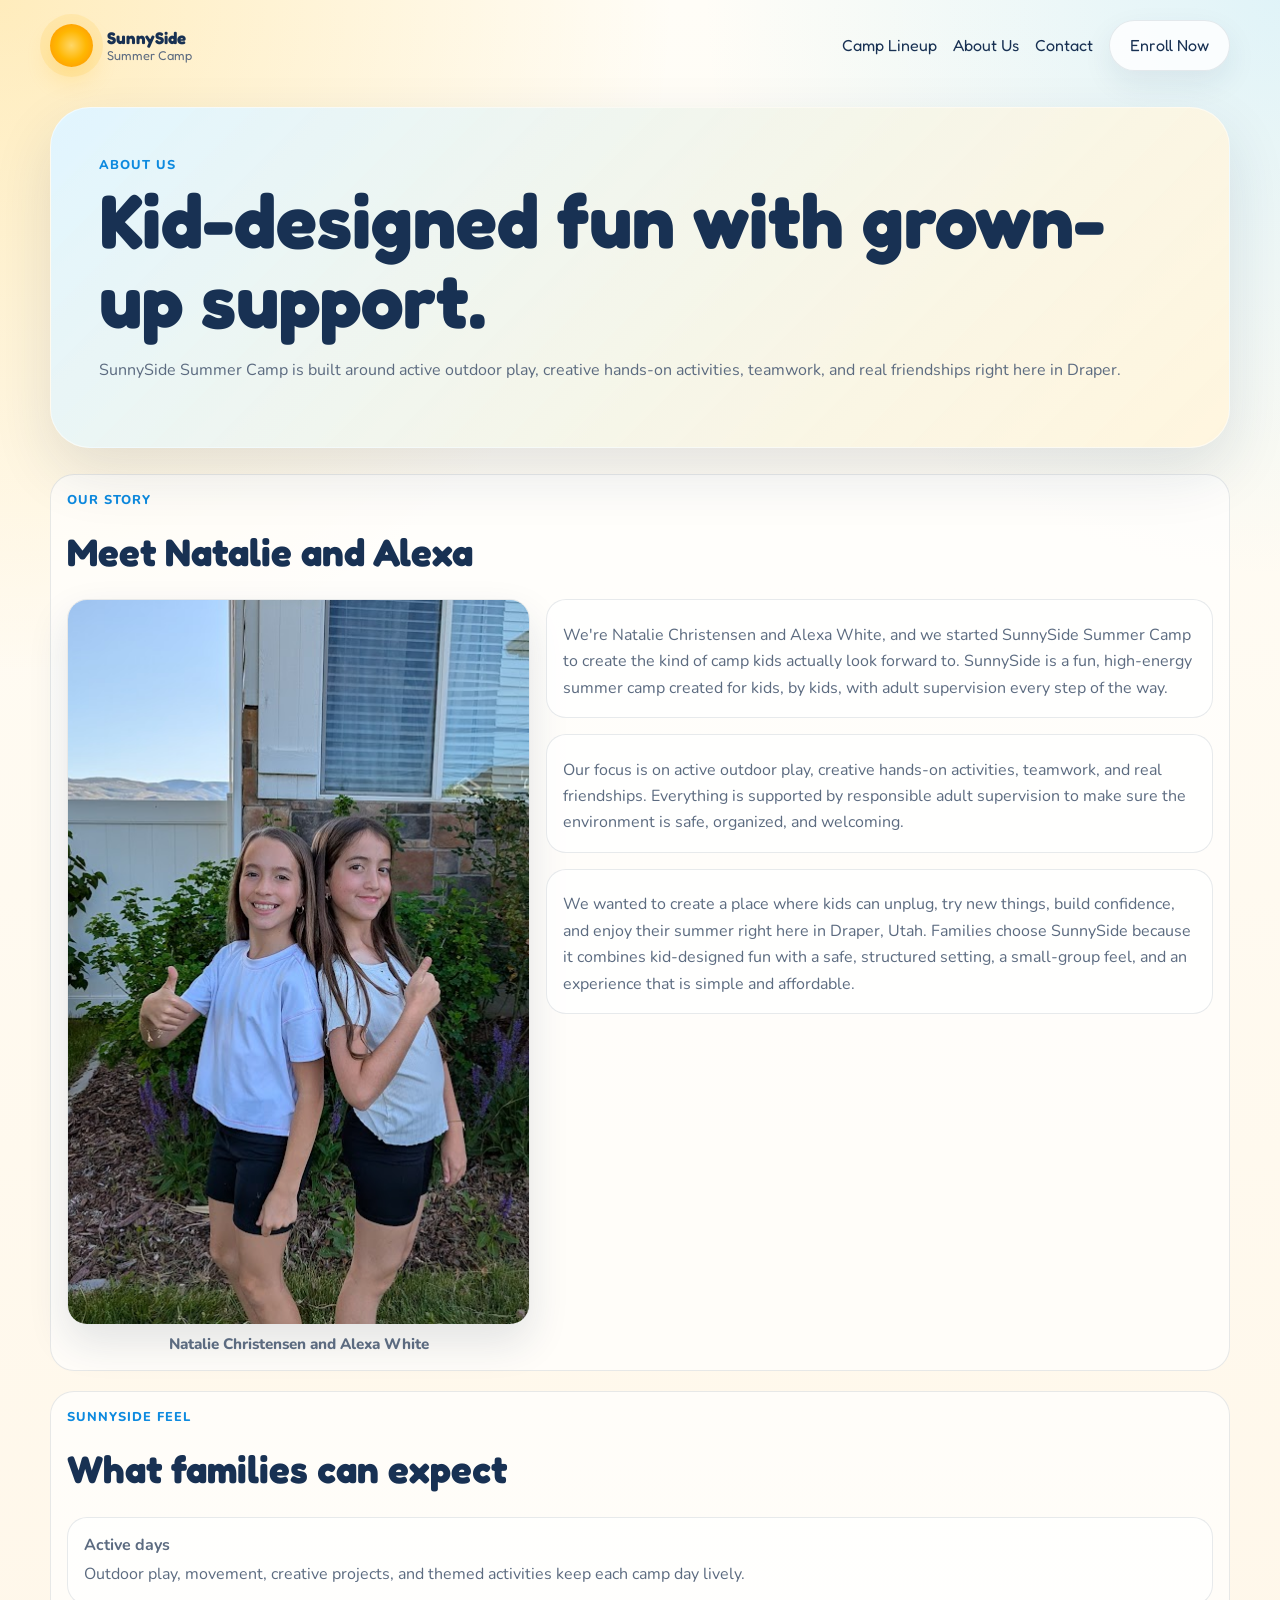
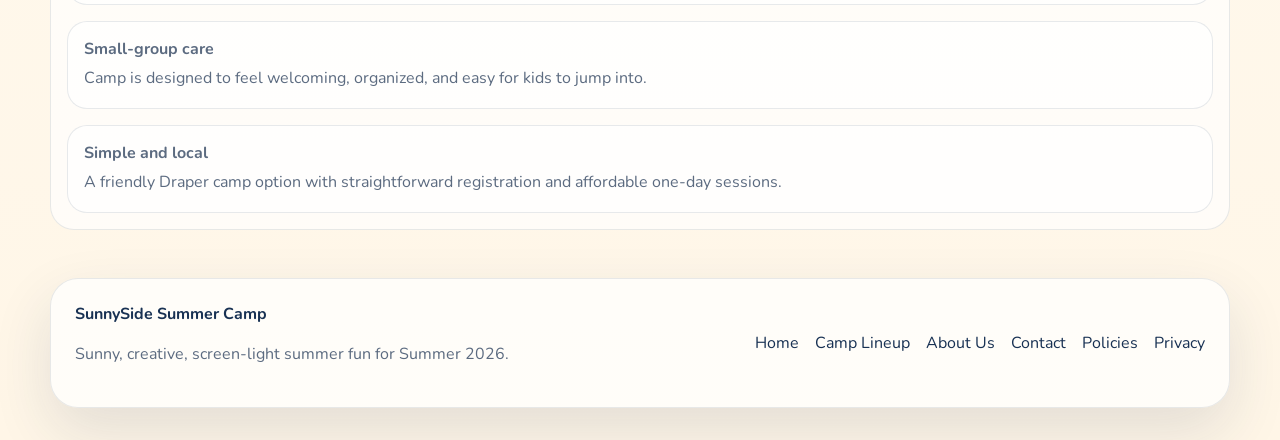
==== about.html @ 6d841f15 "Croped image to fit better" ====
<!DOCTYPE html>
<html lang="en">
<head>
  <meta charset="UTF-8">
  <meta name="viewport" content="width=device-width, initial-scale=1.0">
  <title>About Us | SunnySide Summer Camp</title>
  <meta
    name="description"
    content="Meet Natalie Christensen and Alexa White, the creators of SunnySide Summer Camp in Draper, Utah."
  >
  <link rel="preconnect" href="https://fonts.googleapis.com">
  <link rel="preconnect" href="https://fonts.gstatic.com" crossorigin>
  <link
    href="https://fonts.googleapis.com/css2?family=Fredoka:wght@400;500;600;700&family=Nunito:wght@400;600;700;800&display=swap"
    rel="stylesheet"
  >
  <script src="scripts/asset-loader.js" data-assets="styles"></script>
</head>
<body>
  <div class="page-shell">
    <header class="site-header">
      <a class="brand" href="index.html">
        <span class="brand-mark" aria-hidden="true"></span>
        <span>
          <strong>SunnySide</strong>
          <small>Summer Camp</small>
        </span>
      </a>
      <nav class="site-nav">
        <a href="index.html#lineup">Camp Lineup</a>
        <a href="about.html">About Us</a>
        <a href="contact.html">Contact</a>
        <a class="button button-secondary" href="checkout.html">Enroll Now</a>
      </nav>
    </header>

    <main>
      <section class="checkout-hero">
        <div>
          <p class="eyebrow">About Us</p>
          <h1>Kid-designed fun with grown-up support.</h1>
          <p class="hero-text">
            SunnySide Summer Camp is built around active outdoor play, creative
            hands-on activities, teamwork, and real friendships right here in Draper.
          </p>
        </div>
      </section>

      <section class="legal-layout">
        <article class="legal-card">
          <p class="eyebrow">Our Story</p>
          <h2>Meet Natalie and Alexa</h2>
          <div class="about-story-grid">
            <figure class="about-founder-photo">
              <img
                src="pictures/about-natalie-alexa.png?v=2026-05-10-1"
                width="581"
                height="726"
                alt="Natalie Christensen and Alexa White smiling outside"
                loading="lazy"
                decoding="async"
              >
              <figcaption>Natalie Christensen and Alexa White</figcaption>
            </figure>
            <div class="policy-list">
              <article>
                <p>
                  We're Natalie Christensen and Alexa White, and we started SunnySide
                  Summer Camp to create the kind of camp kids actually look forward to.
                  SunnySide is a fun, high-energy summer camp created for kids, by kids,
                  with adult supervision every step of the way.
                </p>
              </article>
              <article>
                <p>
                  Our focus is on active outdoor play, creative hands-on activities,
                  teamwork, and real friendships. Everything is supported by responsible
                  adult supervision to make sure the environment is safe, organized, and
                  welcoming.
                </p>
              </article>
              <article>
                <p>
                  We wanted to create a place where kids can unplug, try new things,
                  build confidence, and enjoy their summer right here in Draper, Utah.
                  Families choose SunnySide because it combines kid-designed fun with a
                  safe, structured setting, a small-group feel, and an experience that is
                  simple and affordable.
                </p>
              </article>
            </div>
          </div>
        </article>

        <article class="contact-card">
          <p class="eyebrow">SunnySide Feel</p>
          <h2>What families can expect</h2>
          <div class="contact-list">
            <article>
              <strong>Active days</strong>
              <p>Outdoor play, movement, creative projects, and themed activities keep each camp day lively.</p>
            </article>
            <article>
              <strong>Small-group care</strong>
              <p>Camp is designed to feel welcoming, organized, and easy for kids to jump into.</p>
            </article>
            <article>
              <strong>Simple and local</strong>
              <p>A friendly Draper camp option with straightforward registration and affordable one-day sessions.</p>
            </article>
          </div>
        </article>
      </section>
    </main>

    <footer class="site-footer">
      <div>
        <strong>SunnySide Summer Camp</strong>
        <p>Sunny, creative, screen-light summer fun for Summer 2026.</p>
      </div>
      <div class="footer-meta">
        <a href="index.html">Home</a>
        <a href="index.html#lineup">Camp Lineup</a>
        <a href="about.html">About Us</a>
        <a href="contact.html">Contact</a>
        <a href="policies.html">Policies</a>
        <a href="privacy.html">Privacy</a>
      </div>
    </footer>
  </div>
</body>
</html>
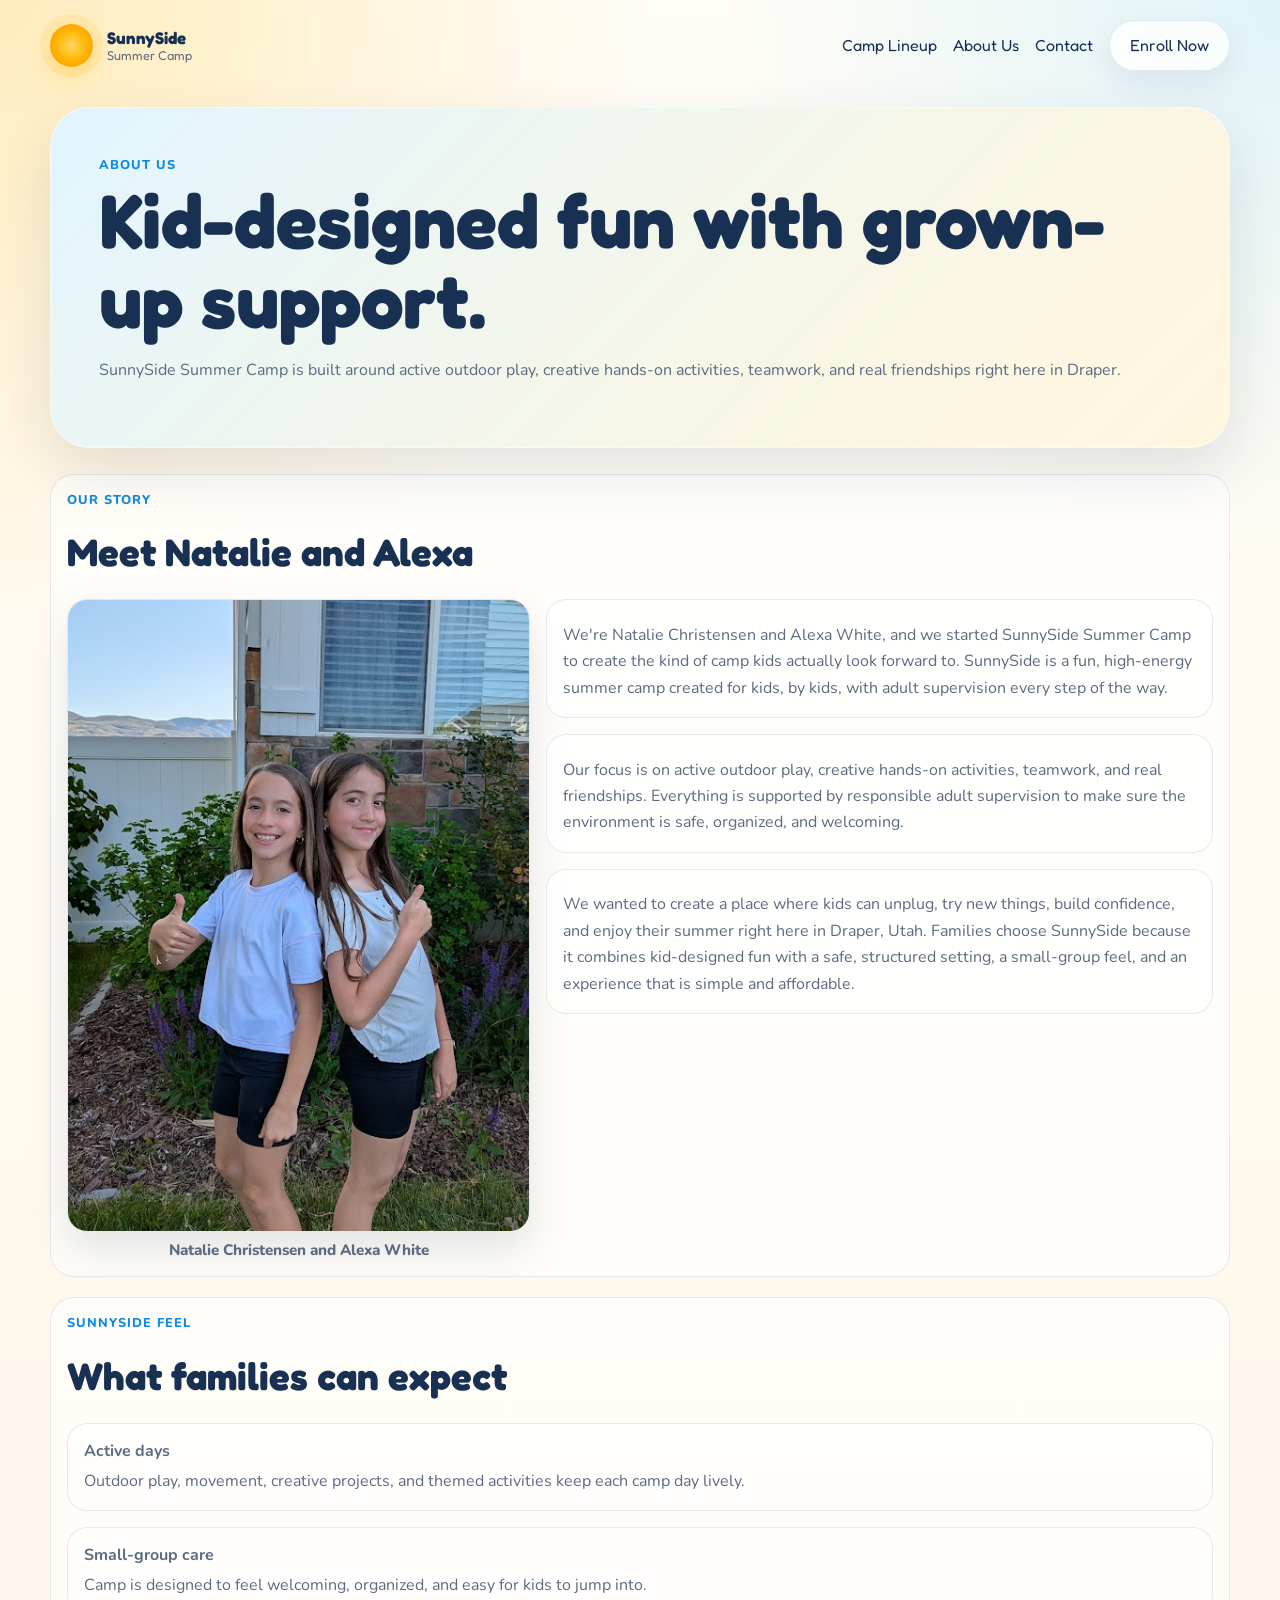
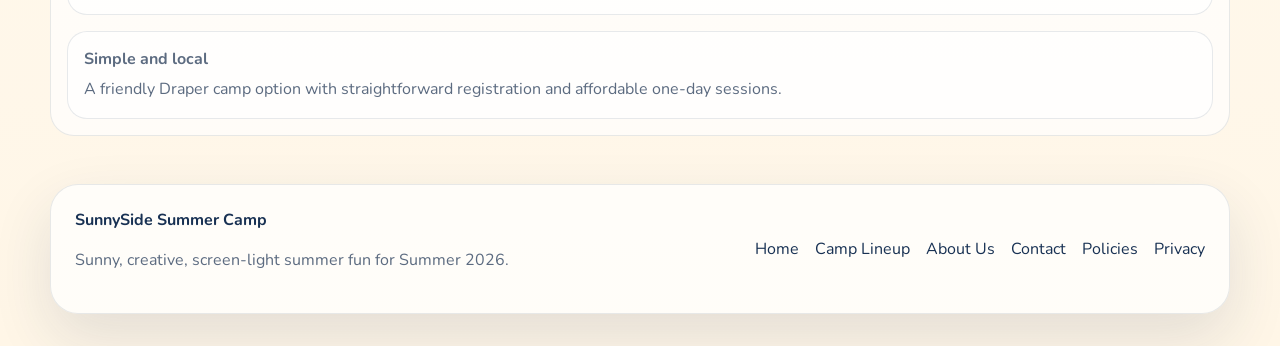
==== commit 198a22ca: "croped image" ====
--- a/about.html
+++ b/about.html
@@ -53,9 +53,9 @@
           <div class="about-story-grid">
             <figure class="about-founder-photo">
               <img
-                src="pictures/about-natalie-alexa.png?v=2026-05-10-1"
-                width="581"
-                height="726"
+                src="pictures/about-natalie-alexa-tight.png"
+                width="491"
+                height="671"
                 alt="Natalie Christensen and Alexa White smiling outside"
                 loading="lazy"
                 decoding="async"
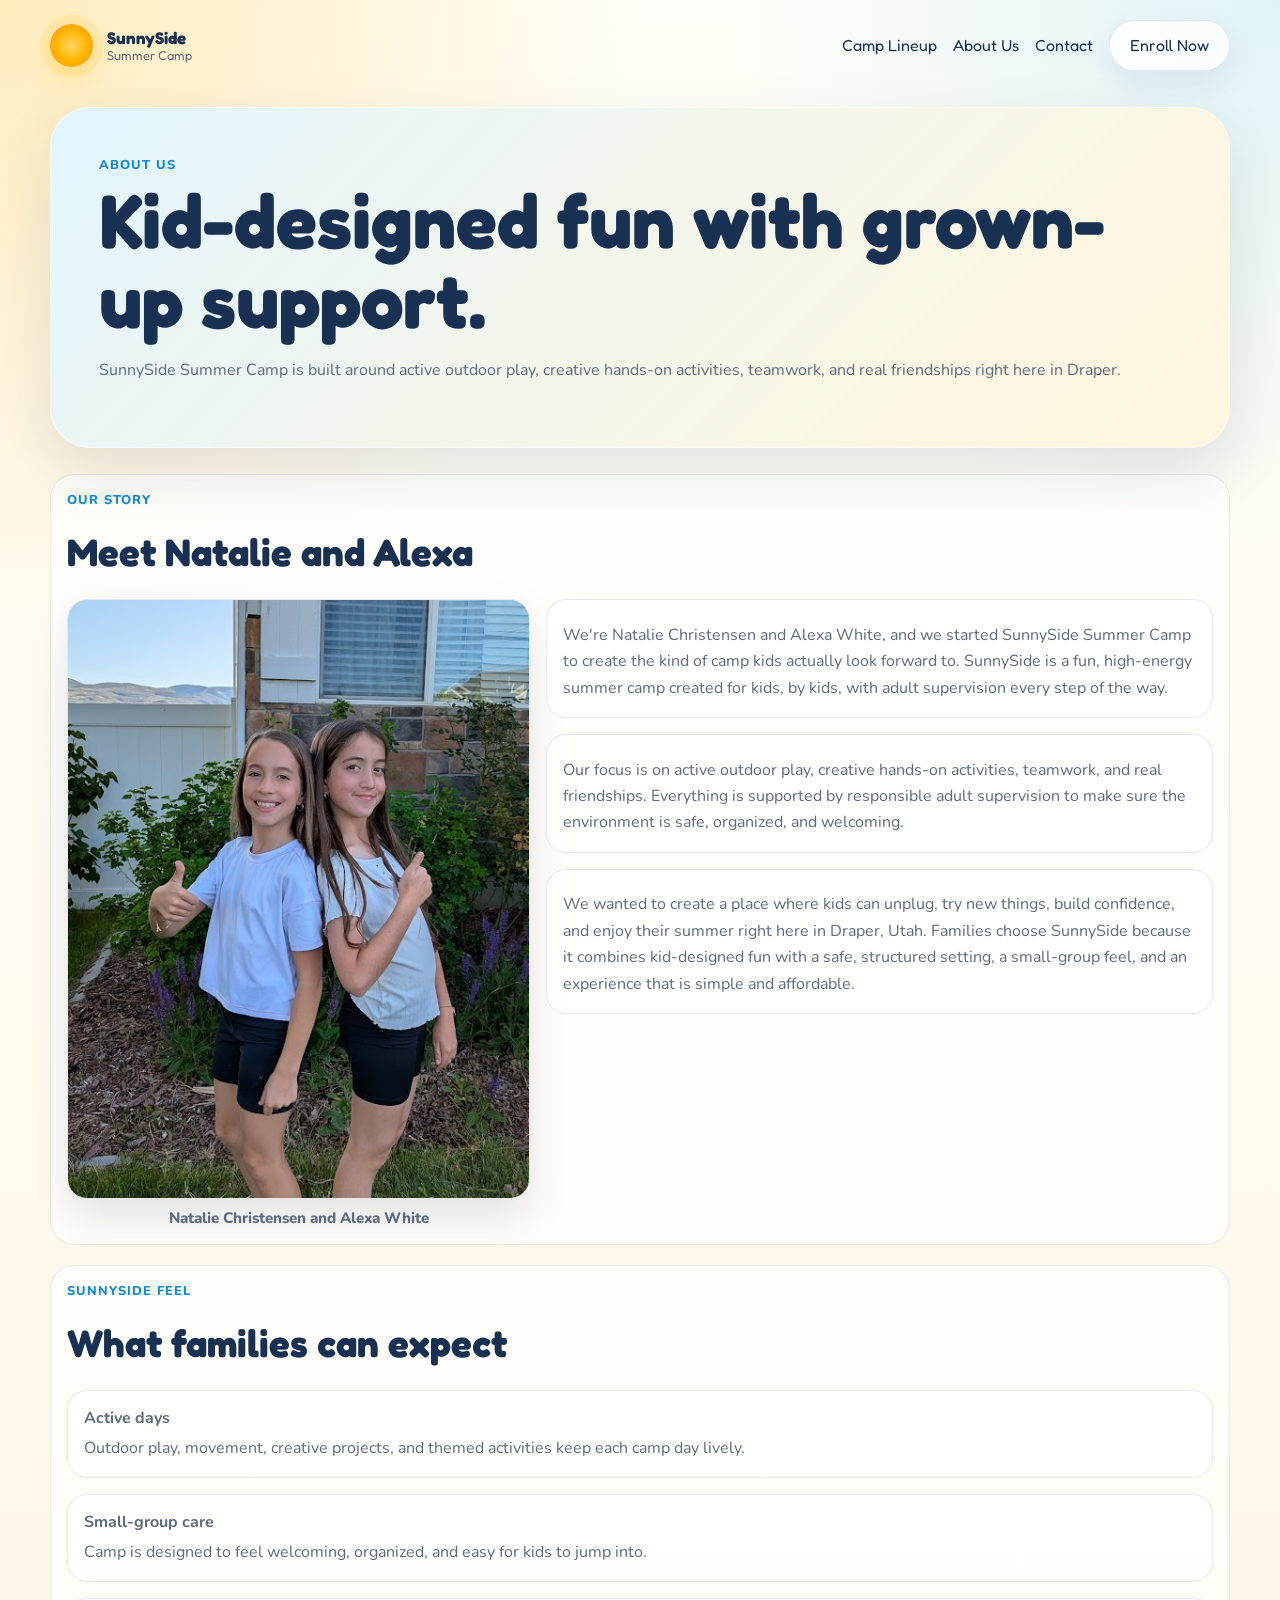
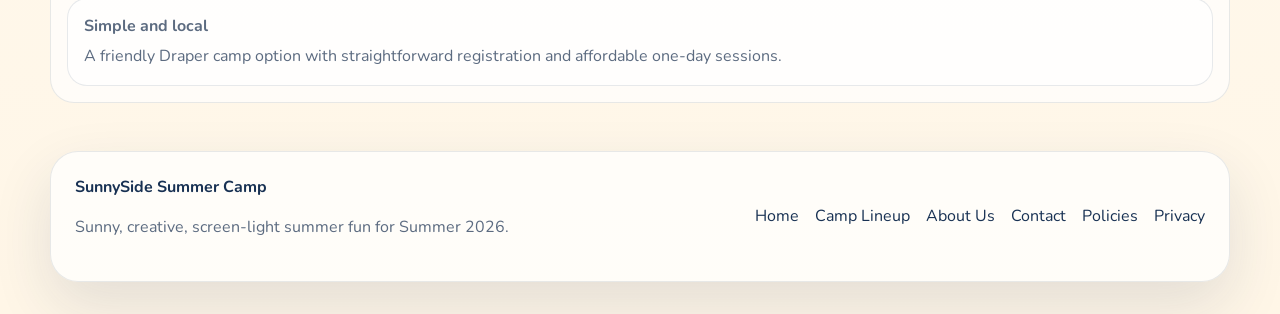
==== commit c11334cb: "trimed top of image" ====
--- a/about.html
+++ b/about.html
@@ -55,7 +55,7 @@
               <img
                 src="pictures/about-natalie-alexa-tight.png"
                 width="491"
-                height="671"
+                height="636"
                 alt="Natalie Christensen and Alexa White smiling outside"
                 loading="lazy"
                 decoding="async"
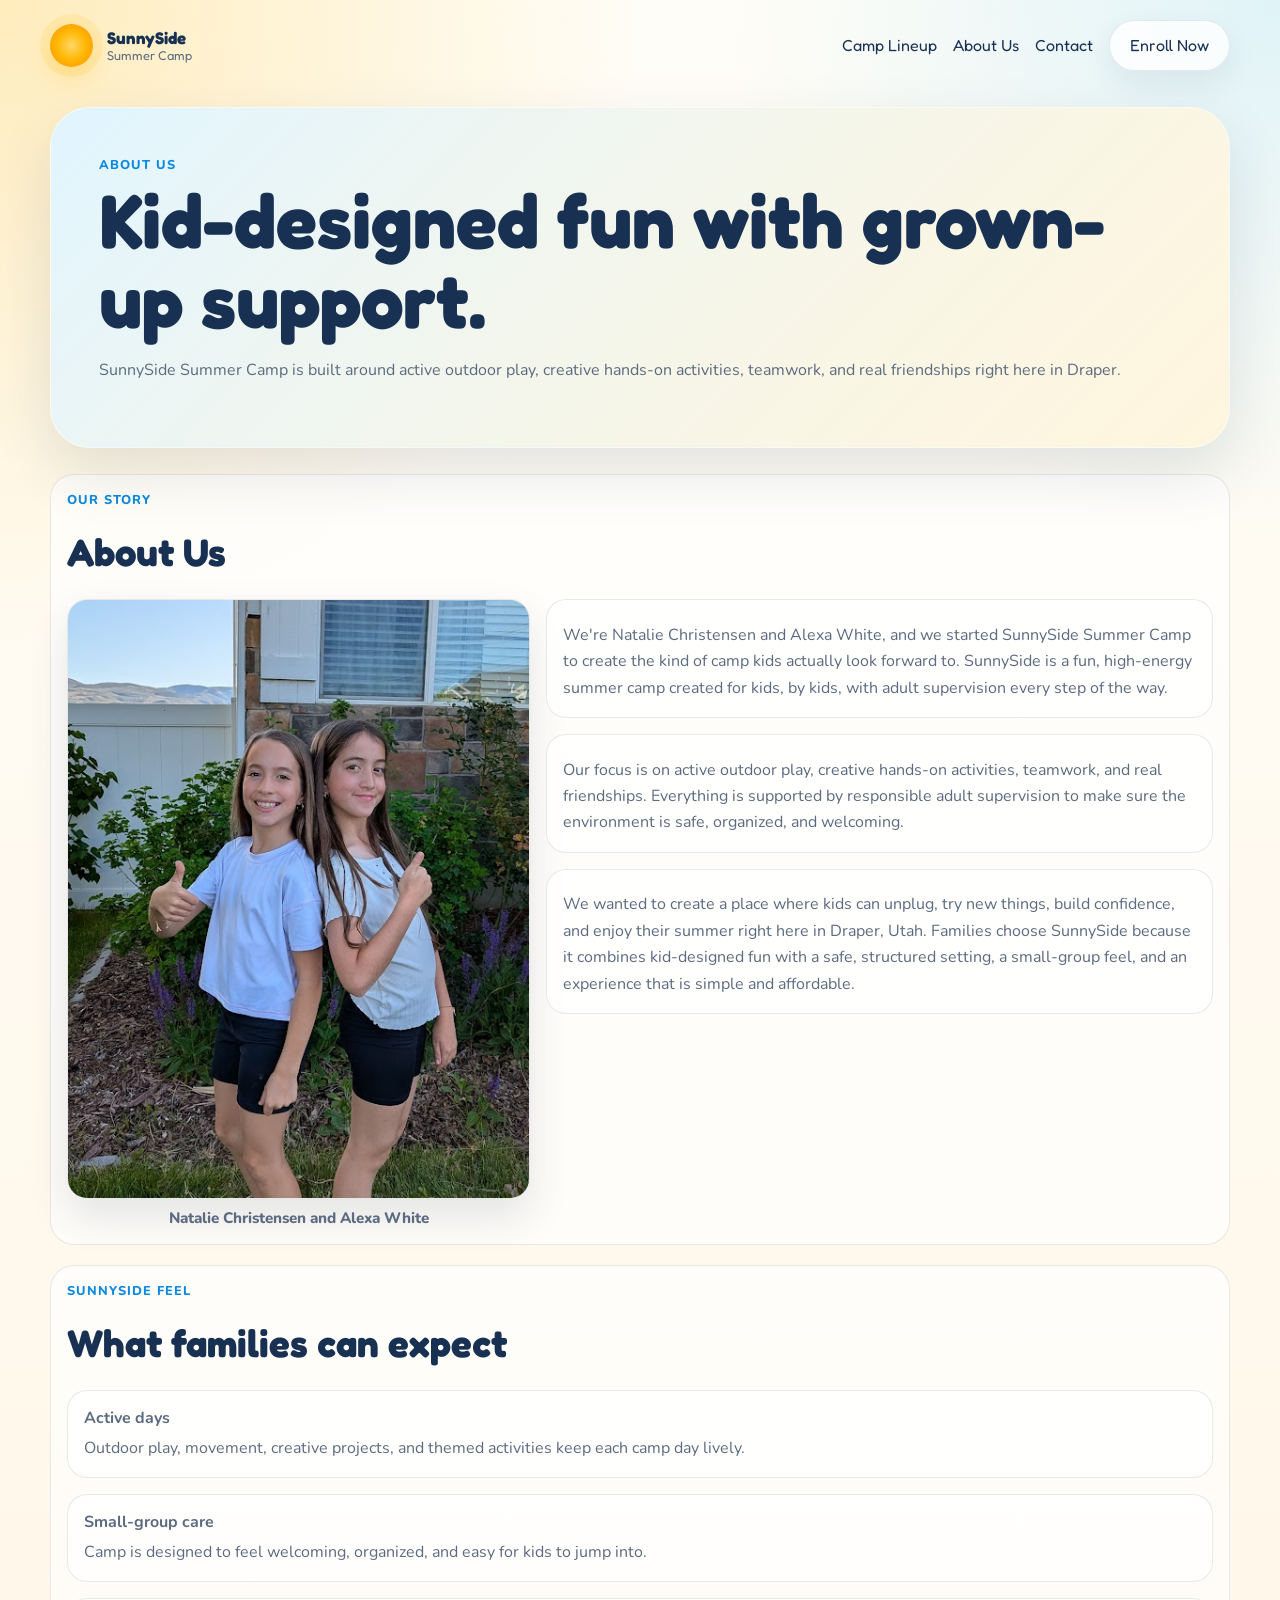
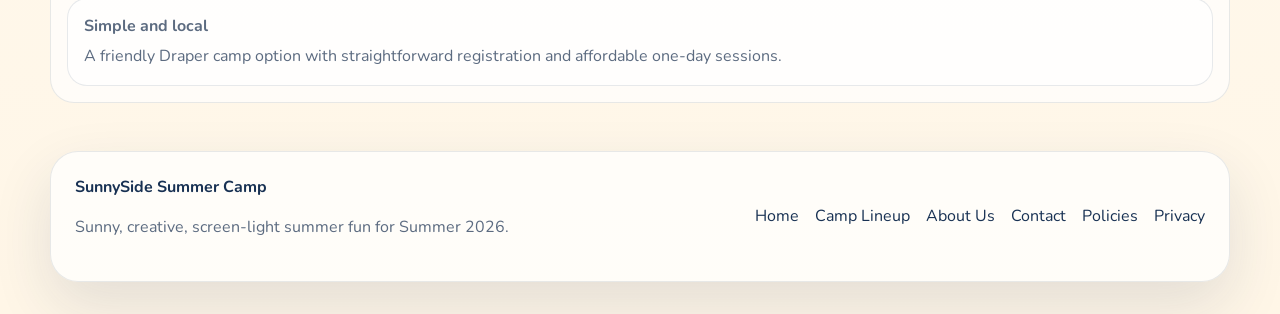
==== commit 06f35e83: "Changed name of about us page and camp t shirts" ====
--- a/about.html
+++ b/about.html
@@ -49,7 +49,7 @@
       <section class="legal-layout">
         <article class="legal-card">
           <p class="eyebrow">Our Story</p>
-          <h2>Meet Natalie and Alexa</h2>
+          <h2>About Us</h2>
           <div class="about-story-grid">
             <figure class="about-founder-photo">
               <img
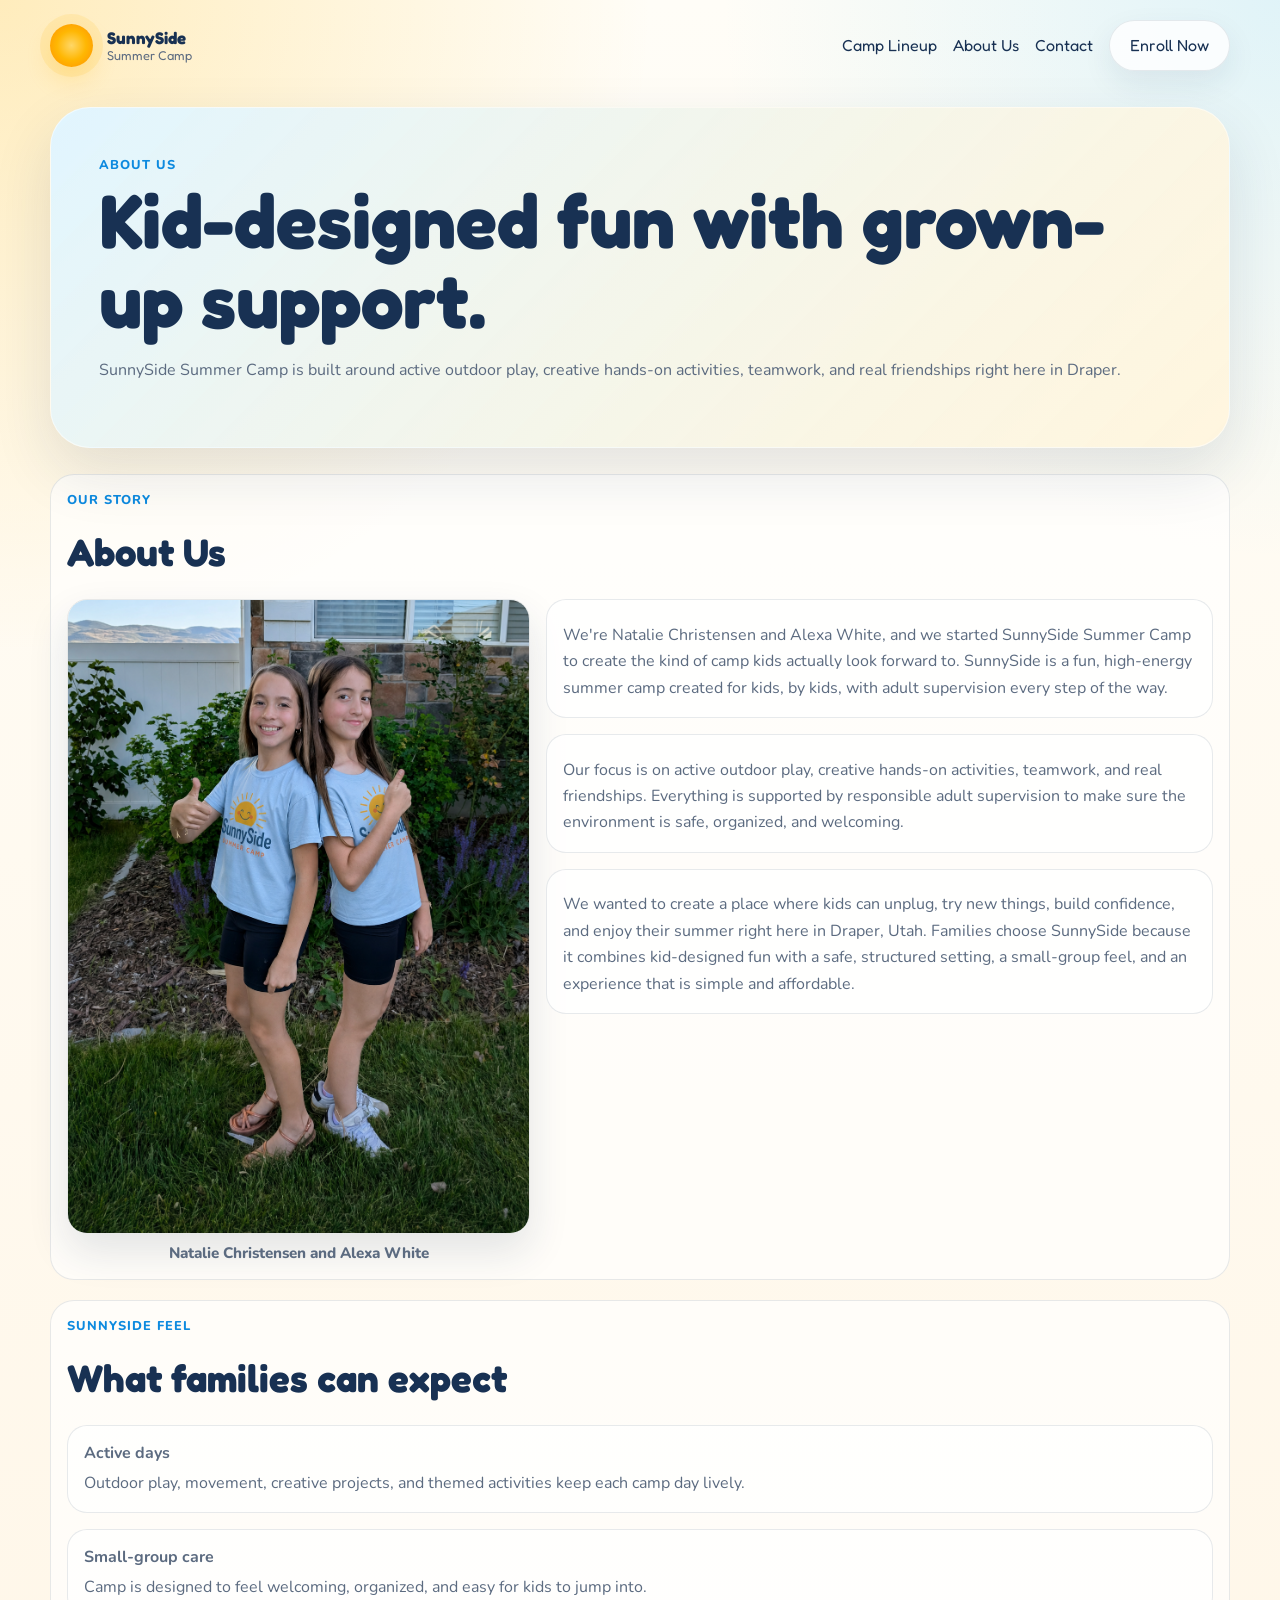
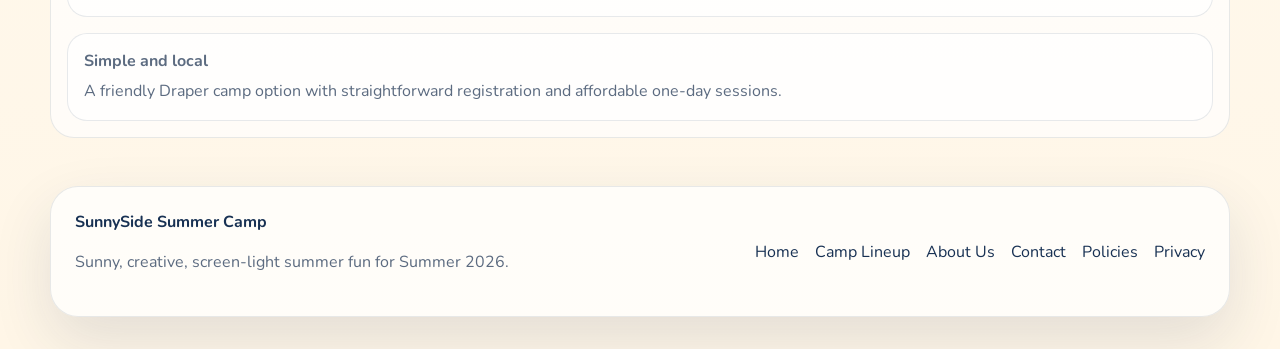
==== commit a4c955c1: "girls wearing sunnyside t shirts" ====
--- a/about.html
+++ b/about.html
@@ -53,10 +53,10 @@
           <div class="about-story-grid">
             <figure class="about-founder-photo">
               <img
-                src="pictures/about-natalie-alexa-tight.png"
-                width="491"
-                height="636"
-                alt="Natalie Christensen and Alexa White smiling outside"
+                src="pictures/about-us-founders.png"
+                width="1071"
+                height="1469"
+                alt="Natalie Christensen and Alexa White wearing SunnySide Summer Camp shirts"
                 loading="lazy"
                 decoding="async"
               >
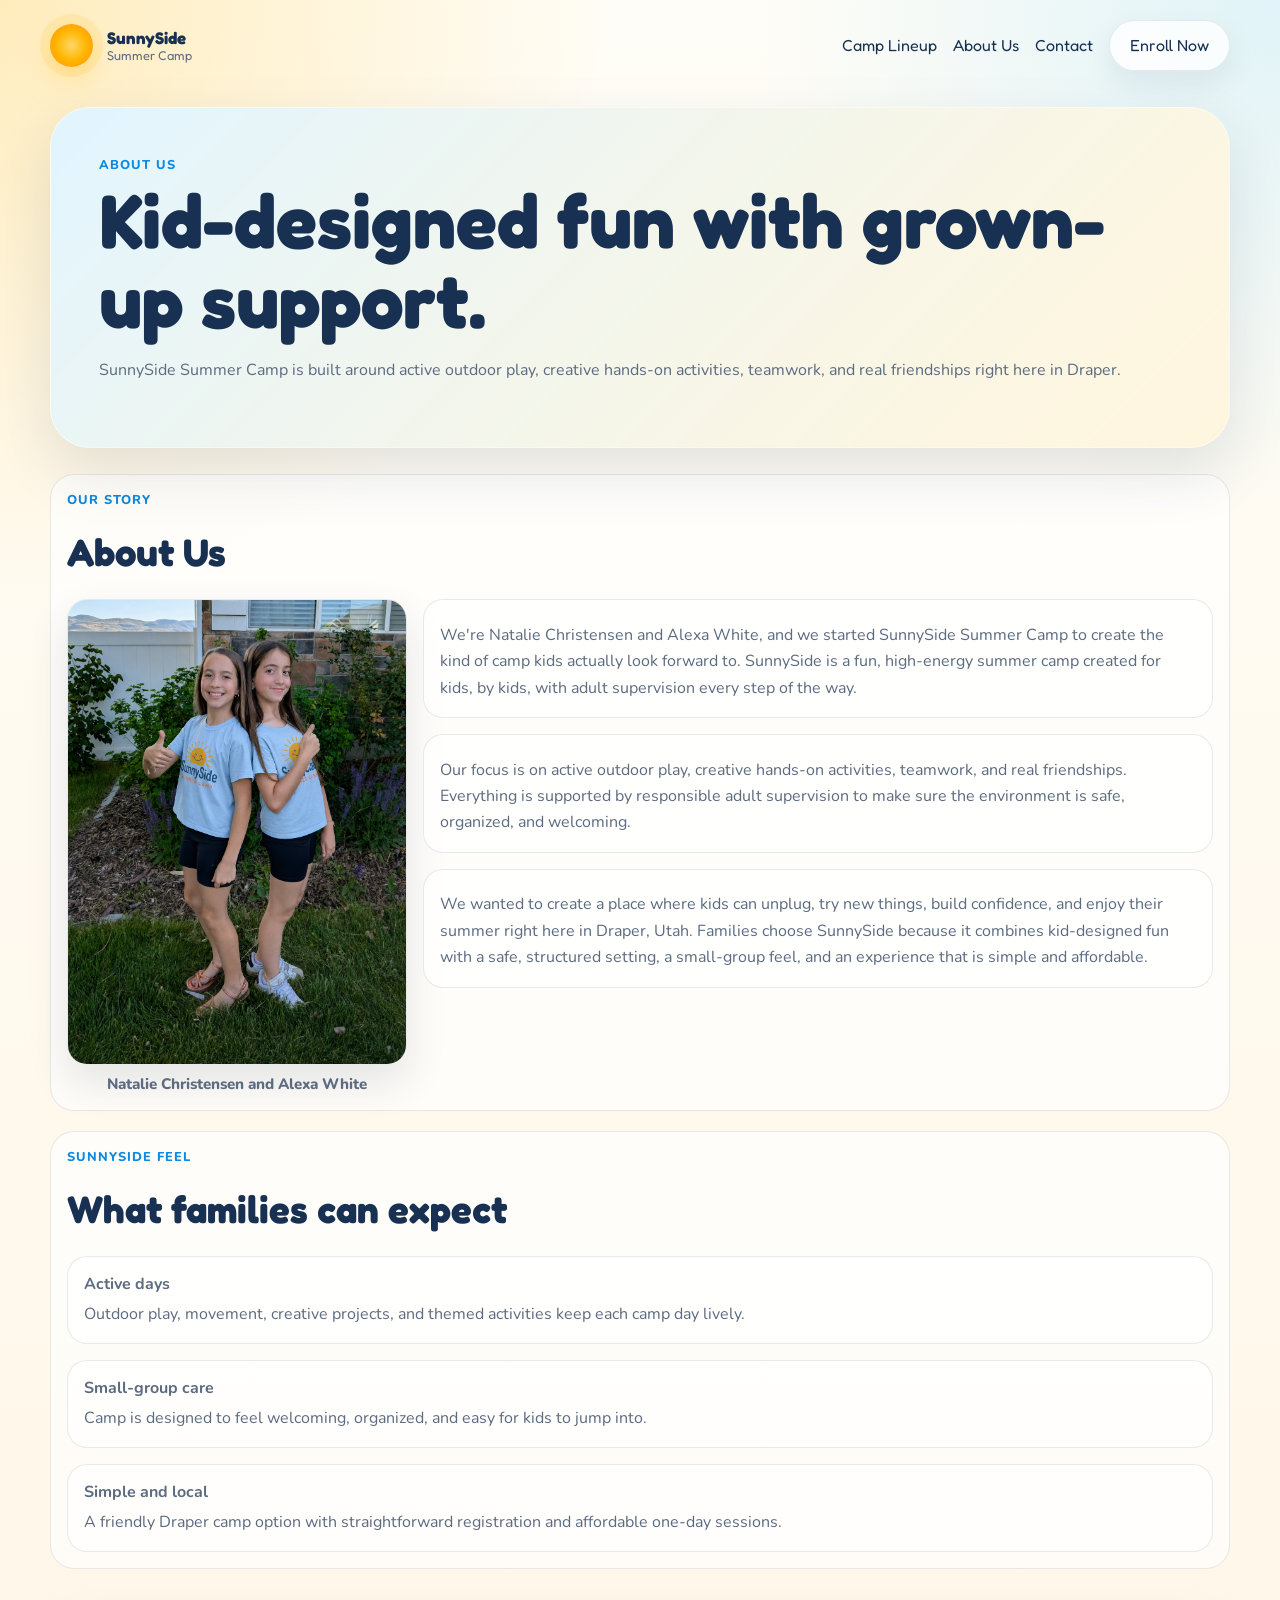
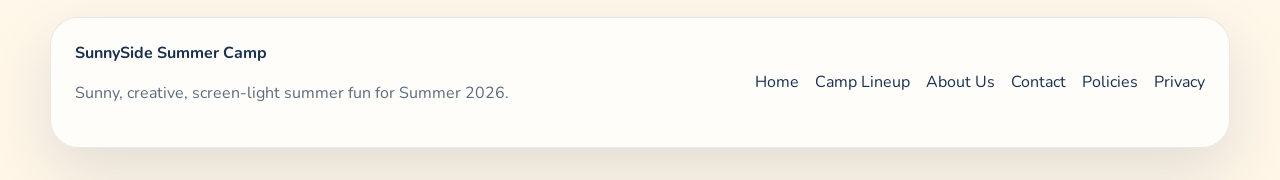
==== commit 08cf02e4: "versioning update" ====
--- a/about.html
+++ b/about.html
@@ -14,7 +14,7 @@
     href="https://fonts.googleapis.com/css2?family=Fredoka:wght@400;500;600;700&family=Nunito:wght@400;600;700;800&display=swap"
     rel="stylesheet"
   >
-  <script src="scripts/asset-loader.js" data-assets="styles"></script>
+  <script src="scripts/asset-loader.js?v=2026-05-18-6" data-assets="styles"></script>
 </head>
 <body>
   <div class="page-shell">
